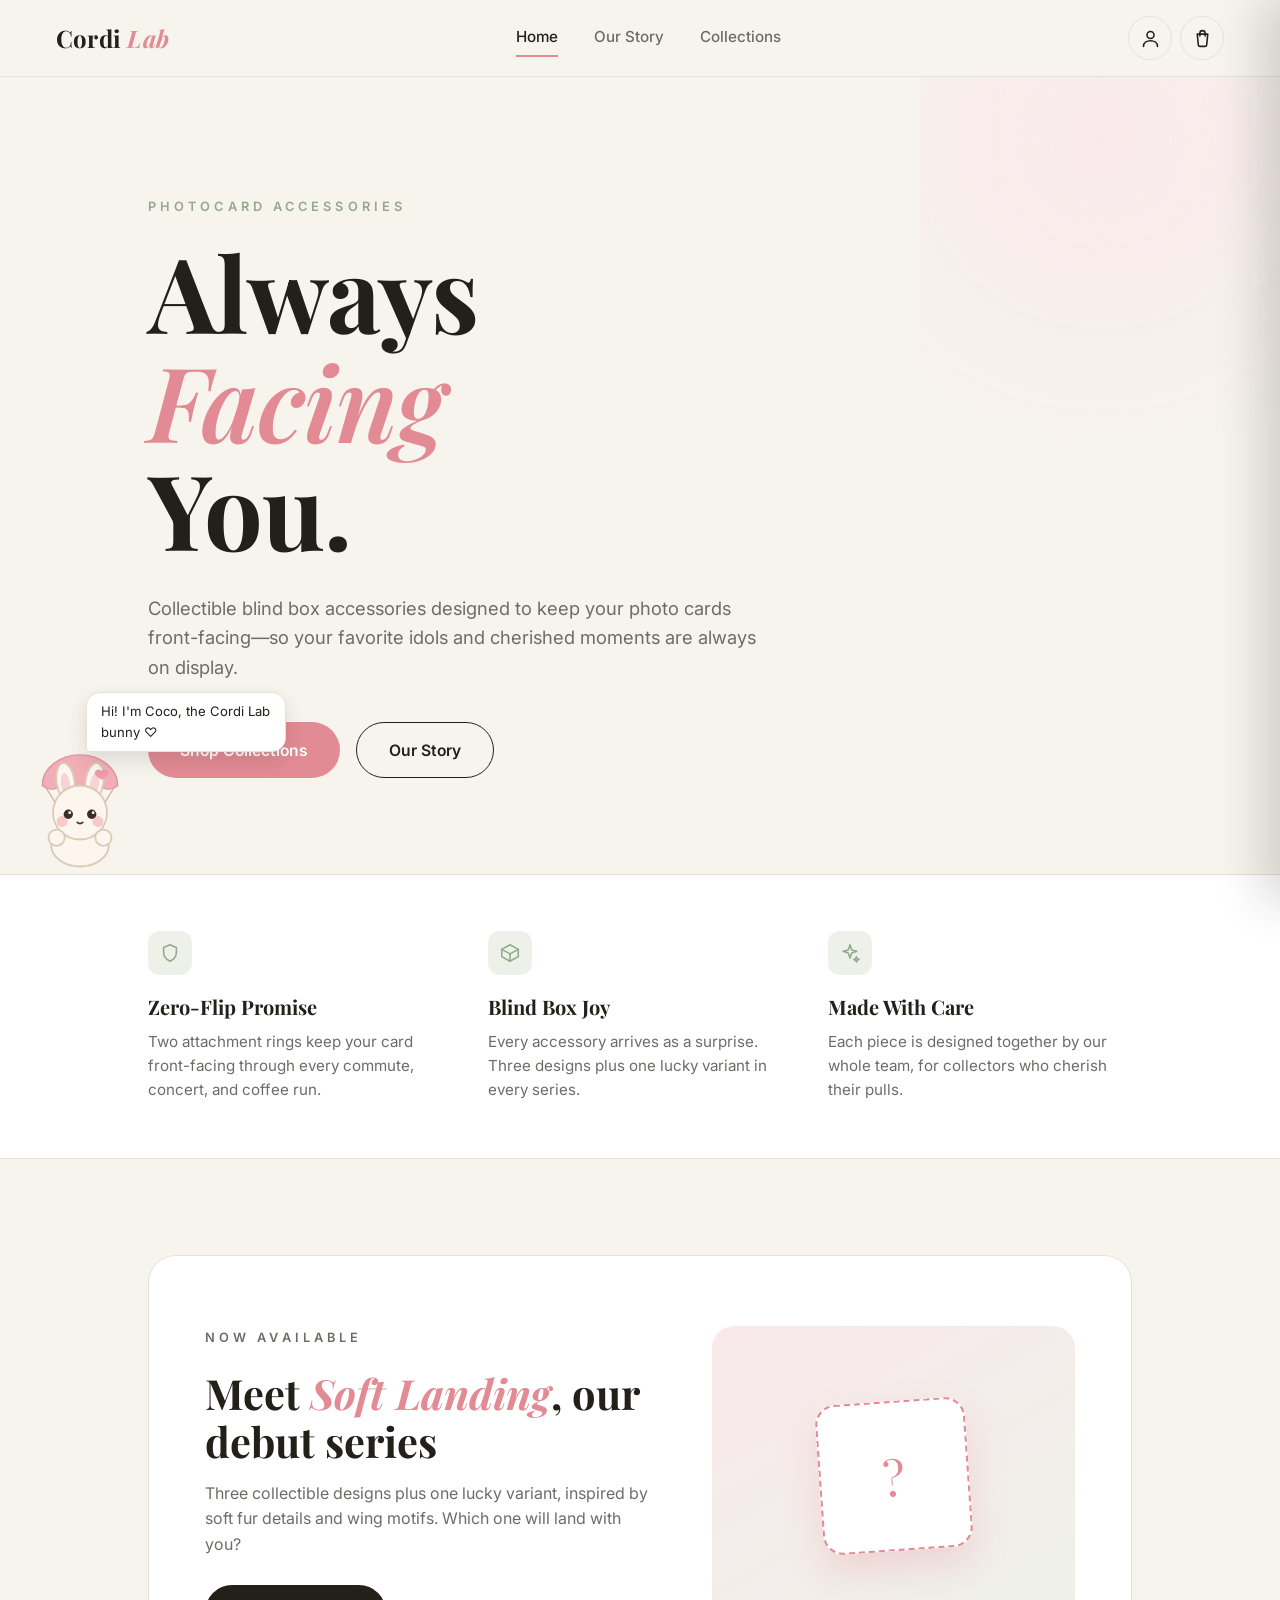
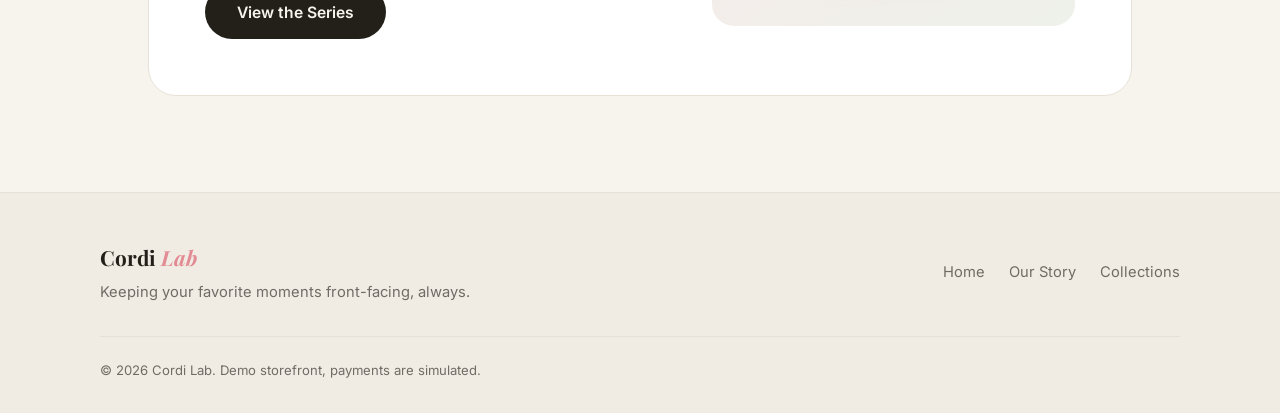
==== index.html @ b70cbdaa "Update live site: box photo on collections card Co-Authored-By: Claude Fable 5 <noreply@anthropic.co" ====
<!DOCTYPE html>
<html lang="en">
<head>
<meta charset="UTF-8">
<meta name="viewport" content="width=device-width, initial-scale=1.0">
<title>Cordi Lab — Photocard Accessories</title>
<meta name="description" content="Collectible blind box accessories designed to keep your photo cards front-facing.">
<link rel="preconnect" href="https://fonts.googleapis.com">
<link rel="preconnect" href="https://fonts.gstatic.com" crossorigin>
<link href="https://fonts.googleapis.com/css2?family=Playfair+Display:ital,wght@0,500;0,600;0,700;1,500;1,600&family=Inter:wght@400;500;600&display=swap" rel="stylesheet">
<link rel="stylesheet" href="styles.css?v=5">
<link rel="icon" href="img/favicon.svg" type="image/svg+xml">
<link rel="icon" href="img/favicon.png" type="image/png" sizes="64x64">
<link rel="apple-touch-icon" href="img/favicon-180.png">
</head>
<body>

<header class="site-header">
  <a class="brand" href="#/">Cordi <span>Lab</span></a>
  <nav class="site-nav" aria-label="Main navigation">
    <a href="#/" data-nav="home">Home</a>
    <a href="#/our-story" data-nav="our-story">Our Story</a>
    <a href="#/collections" data-nav="collections">Collections</a>
  </nav>
  <div class="header-icons">
  <a class="cart-button" id="account-button" href="#/account" aria-label="Your account">
    <svg viewBox="0 0 24 24" fill="none" stroke="currentColor" stroke-width="1.8" stroke-linecap="round" stroke-linejoin="round" aria-hidden="true">
      <circle cx="12" cy="8" r="4"/>
      <path d="M4 21c0-4 3.6-6.5 8-6.5s8 2.5 8 6.5"/>
    </svg>
  </a>
  <button class="cart-button" id="cart-button" aria-label="Open cart">
    <svg viewBox="0 0 24 24" fill="none" stroke="currentColor" stroke-width="1.8" stroke-linecap="round" stroke-linejoin="round" aria-hidden="true">
      <path d="M6 7h12l-1.2 12.2a2 2 0 0 1-2 1.8H9.2a2 2 0 0 1-2-1.8L6 7z"/>
      <path d="M9 9V6a3 3 0 0 1 6 0v3"/>
    </svg>
    <span class="cart-count" id="cart-count" hidden>0</span>
  </button>
  </div>
</header>

<main id="app" tabindex="-1"></main>

<footer class="site-footer">
  <div class="footer-inner">
    <div>
      <p class="footer-brand">Cordi <span>Lab</span></p>
      <p class="footer-tag">Keeping your favorite moments front-facing, always.</p>
    </div>
    <nav class="footer-nav" aria-label="Footer navigation">
      <a href="#/">Home</a>
      <a href="#/our-story">Our Story</a>
      <a href="#/collections">Collections</a>
    </nav>
  </div>
  <p class="footer-note">&copy; 2026 Cordi Lab. Demo storefront, payments are simulated.</p>
</footer>

<!-- Cart drawer -->
<div class="drawer-backdrop" id="drawer-backdrop" hidden></div>
<aside class="cart-drawer" id="cart-drawer" aria-label="Shopping cart" aria-hidden="true">
  <div class="cart-drawer-head">
    <h2>Your Cart</h2>
    <button class="icon-button" id="cart-close" aria-label="Close cart">&times;</button>
  </div>
  <div class="cart-items" id="cart-items"></div>
  <div class="cart-drawer-foot" id="cart-foot"></div>
</aside>

<!-- Mascot -->
<div class="mascot" id="mascot">
  <div class="coco-chat" id="coco-chat" role="dialog" aria-label="Chat with Coco" hidden>
    <div class="coco-chat-head">
      <span class="coco-chat-title">Coco <em>the Cordi bunny</em></span>
      <button class="icon-button" id="coco-chat-close" aria-label="Close chat">&times;</button>
    </div>
    <div class="coco-chat-messages" id="coco-chat-messages" aria-live="polite"></div>
    <div class="coco-chat-chips" id="coco-chat-chips"></div>
    <form class="coco-chat-inputrow" id="coco-chat-form">
      <input id="coco-chat-input" type="text" placeholder="Ask Coco anything…" autocomplete="off" maxlength="200">
      <button type="submit" class="coco-chat-send" aria-label="Send message">➤</button>
    </form>
  </div>
  <div class="mascot-bubble" id="mascot-bubble" hidden></div>
  <button class="mascot-stage" id="mascot-stage" aria-label="Chat with Coco, the Cordi Lab mascot"></button>
</div>

<div class="toast" id="toast" role="status" aria-live="polite" hidden></div>

<script src="app.js?v=5"></script>
</body>
</html>
---- styles.css ----
/* Cordi Lab storefront */

:root {
  --cream: #f7f4ee;
  --cream-deep: #f1ece3;
  --ink: #232019;
  --body: #6f6c66;
  --pink: #e28b94;
  --pink-deep: #d97883;
  --pink-soft: #f9e9ea;
  --sage: #93a98c;
  --sage-soft: #eef1ea;
  --card: #ffffff;
  --line: #e6e1d6;
  --radius: 18px;
  --serif: "Playfair Display", Georgia, "Times New Roman", serif;
  --sans: "Inter", -apple-system, BlinkMacSystemFont, "Segoe UI", Roboto, sans-serif;
}

* { box-sizing: border-box; margin: 0; padding: 0; }

html { scroll-behavior: smooth; }

body {
  font-family: var(--sans);
  background: var(--cream);
  color: var(--ink);
  line-height: 1.6;
  -webkit-font-smoothing: antialiased;
}

img, svg { max-width: 100%; display: block; }

a { color: inherit; }

button { font: inherit; cursor: pointer; }

main:focus { outline: none; }

/* ---------- Header ---------- */

.site-header {
  position: sticky;
  top: 0;
  z-index: 40;
  display: flex;
  align-items: center;
  justify-content: space-between;
  gap: 1.5rem;
  padding: 1rem clamp(1.25rem, 5vw, 3.5rem);
  background: rgba(247, 244, 238, 0.92);
  backdrop-filter: blur(8px);
  border-bottom: 1px solid var(--line);
}

.brand {
  font-family: var(--serif);
  font-weight: 700;
  font-size: 1.5rem;
  text-decoration: none;
  letter-spacing: 0.01em;
}
.brand span { color: var(--pink); font-style: italic; }

.site-nav { display: flex; gap: clamp(1rem, 3vw, 2.25rem); }

.site-nav a {
  text-decoration: none;
  font-size: 0.95rem;
  font-weight: 500;
  color: var(--body);
  padding: 0.35rem 0;
  border-bottom: 2px solid transparent;
  transition: color 0.2s, border-color 0.2s;
}
.site-nav a:hover { color: var(--ink); }
.site-nav a.active { color: var(--ink); border-bottom-color: var(--pink); }

.cart-button {
  position: relative;
  background: none;
  border: 1px solid var(--line);
  border-radius: 999px;
  width: 44px;
  height: 44px;
  display: grid;
  place-items: center;
  color: var(--ink);
  transition: background 0.2s, border-color 0.2s;
}
.cart-button:hover { background: var(--pink-soft); border-color: var(--pink); }
.cart-button svg { width: 21px; height: 21px; }

@media (max-width: 560px) {
  .site-header { padding: 0.75rem 1rem; gap: 0.75rem; }
  .brand { font-size: 1.2rem; white-space: nowrap; }
  .site-nav { gap: 0.85rem; }
  .site-nav a { font-size: 0.85rem; white-space: nowrap; }
  .cart-button { width: 38px; height: 38px; flex: none; }
}

.cart-count[hidden] { display: none; }

.cart-count {
  position: absolute;
  top: -5px;
  right: -5px;
  background: var(--pink);
  color: #fff;
  font-size: 0.7rem;
  font-weight: 600;
  min-width: 19px;
  height: 19px;
  border-radius: 999px;
  display: grid;
  place-items: center;
  padding: 0 5px;
}

/* ---------- Shared ---------- */

.page { animation: fade-up 0.45s ease both; }

@keyframes fade-up {
  from { opacity: 0; transform: translateY(14px); }
  to { opacity: 1; transform: none; }
}

.container {
  max-width: 1080px;
  margin: 0 auto;
  padding: 0 clamp(1.25rem, 5vw, 3rem);
}

.eyebrow {
  font-size: 0.8rem;
  font-weight: 600;
  letter-spacing: 0.32em;
  text-transform: uppercase;
  color: var(--sage);
  margin-bottom: 1.25rem;
}

.display {
  font-family: var(--serif);
  font-weight: 700;
  line-height: 1.04;
  letter-spacing: -0.01em;
}

.display .accent { color: var(--pink); font-style: italic; font-weight: 600; }

.lead { color: var(--body); font-size: 1.15rem; max-width: 34em; }

.btn {
  display: inline-flex;
  align-items: center;
  justify-content: center;
  gap: 0.5rem;
  border: none;
  border-radius: 999px;
  padding: 0.9rem 2rem;
  font-weight: 600;
  font-size: 0.98rem;
  text-decoration: none;
  transition: transform 0.15s, background 0.2s, box-shadow 0.2s;
}
.btn:active { transform: scale(0.97); }

.btn-primary { background: var(--ink); color: var(--cream); }
.btn-primary:hover { background: #3a362d; box-shadow: 0 8px 22px rgba(35, 32, 25, 0.22); }

.btn-pink { background: var(--pink); color: #fff; }
.btn-pink:hover { background: var(--pink-deep); box-shadow: 0 8px 22px rgba(226, 139, 148, 0.4); }

.btn-ghost { background: none; border: 1.5px solid var(--ink); color: var(--ink); }
.btn-ghost:hover { background: var(--ink); color: var(--cream); }

.btn-block { width: 100%; }

.btn[disabled] { opacity: 0.5; cursor: not-allowed; }

/* ---------- Home ---------- */

.hero {
  padding: clamp(4rem, 10vw, 7.5rem) 0 clamp(3.5rem, 8vw, 6rem);
  position: relative;
  overflow: hidden;
}

.hero .display { font-size: clamp(3.4rem, 10vw, 6.5rem); }
.hero .lead { margin-top: 2rem; }
.hero-cta { margin-top: 2.5rem; display: flex; gap: 1rem; flex-wrap: wrap; }

.hero-blob {
  position: absolute;
  right: -160px;
  top: -120px;
  width: 520px;
  height: 520px;
  background: radial-gradient(circle at 35% 35%, var(--pink-soft), transparent 68%);
  pointer-events: none;
}

.strip {
  background: var(--card);
  border-top: 1px solid var(--line);
  border-bottom: 1px solid var(--line);
  padding: 3.5rem 0;
}

.strip-grid {
  display: grid;
  grid-template-columns: repeat(auto-fit, minmax(230px, 1fr));
  gap: 2.25rem;
}

.strip-item h3 { font-family: var(--serif); font-size: 1.25rem; margin-bottom: 0.4rem; }
.strip-item p { color: var(--body); font-size: 0.95rem; }
.strip-item .strip-icon {
  width: 44px; height: 44px;
  border-radius: 12px;
  background: var(--sage-soft);
  color: var(--sage);
  display: grid;
  place-items: center;
  margin-bottom: 1rem;
}
.strip-icon svg { width: 22px; height: 22px; }

.feature-banner {
  padding: clamp(3.5rem, 8vw, 6rem) 0;
}

.feature-card {
  display: grid;
  grid-template-columns: 1.1fr 0.9fr;
  gap: clamp(2rem, 5vw, 4rem);
  align-items: center;
  background: var(--card);
  border: 1px solid var(--line);
  border-radius: 28px;
  padding: clamp(2rem, 5vw, 3.5rem);
}

.feature-card h2 { font-family: var(--serif); font-size: clamp(1.9rem, 4vw, 2.6rem); line-height: 1.15; }
.feature-card h2 .accent { color: var(--pink); font-style: italic; }
.feature-card p { color: var(--body); margin-top: 1rem; }
.feature-card .btn { margin-top: 1.75rem; }

.feature-visual {
  background: linear-gradient(150deg, var(--pink-soft), var(--sage-soft));
  border-radius: 22px;
  min-height: 300px;
  display: grid;
  place-items: center;
  position: relative;
  overflow: hidden;
}

.mystery-box {
  width: 150px;
  height: 150px;
  background: #fff;
  border: 2px dashed var(--pink);
  border-radius: 20px;
  display: grid;
  place-items: center;
  font-family: var(--serif);
  font-size: 3rem;
  color: var(--pink);
  transform: rotate(-4deg);
  box-shadow: 0 18px 34px rgba(226, 139, 148, 0.25);
}

@media (max-width: 780px) {
  .feature-card { grid-template-columns: 1fr; }
}

/* ---------- Our Story ---------- */

.story-hero { padding: clamp(4rem, 9vw, 6.5rem) 0 clamp(2.5rem, 6vw, 4rem); }
.story-hero .display { font-size: clamp(2.6rem, 7vw, 4.5rem); max-width: 12em; }

.story-body { padding-bottom: clamp(3rem, 7vw, 5rem); }
.story-body p {
  color: var(--body);
  font-size: 1.12rem;
  max-width: 42em;
  margin-bottom: 1.6rem;
}

.difference {
  background: var(--card);
  border-top: 1px solid var(--line);
  padding: clamp(3.5rem, 8vw, 6rem) 0;
}
.difference .display { font-size: clamp(2.6rem, 7vw, 4.2rem); margin-bottom: clamp(2.5rem, 6vw, 4rem); }

.feature-list { display: grid; gap: clamp(2.25rem, 5vw, 3.5rem); max-width: 820px; }

.feature-row { display: grid; grid-template-columns: 72px 1fr; gap: 1.75rem; align-items: start; }

.feature-icon {
  width: 72px;
  height: 72px;
  border-radius: 20px;
  background: var(--sage-soft);
  color: var(--sage);
  display: grid;
  place-items: center;
}
.feature-icon svg { width: 30px; height: 30px; }

.feature-row h3 { font-family: var(--serif); font-size: 1.6rem; margin-bottom: 0.6rem; }
.feature-row p { color: var(--body); font-size: 1.08rem; max-width: 38em; }

@media (max-width: 560px) {
  .feature-row { grid-template-columns: 56px 1fr; gap: 1.1rem; }
  .feature-icon { width: 56px; height: 56px; border-radius: 16px; }
}

/* ---------- Collections ---------- */

.collections-hero { padding: clamp(4rem, 9vw, 6rem) 0 clamp(2rem, 5vw, 3rem); }
.collections-hero .display { font-size: clamp(2.6rem, 7vw, 4.2rem); }

.series-grid {
  display: grid;
  grid-template-columns: repeat(auto-fill, minmax(300px, 1fr));
  gap: 2rem;
  padding-bottom: clamp(3.5rem, 8vw, 6rem);
}

.series-card {
  background: var(--card);
  border: 1px solid var(--line);
  border-radius: var(--radius);
  overflow: hidden;
  text-decoration: none;
  transition: transform 0.2s, box-shadow 0.2s;
  display: block;
}
.series-card:hover { transform: translateY(-5px); box-shadow: 0 18px 36px rgba(35, 32, 25, 0.1); }

.series-cover {
  aspect-ratio: 4 / 3;
  background: #fff;
  display: grid;
  place-items: center;
  position: relative;
}

.series-cover img {
  width: 100%;
  height: 100%;
  object-fit: contain;
  padding: 0.75rem;
}

.series-cover .wing-mark { font-family: var(--serif); font-size: 2.4rem; color: var(--pink); font-style: italic; }

.series-badge {
  position: absolute;
  top: 14px;
  left: 14px;
  background: #fff;
  color: var(--sage);
  font-size: 0.72rem;
  font-weight: 600;
  letter-spacing: 0.16em;
  text-transform: uppercase;
  border-radius: 999px;
  padding: 0.35rem 0.85rem;
}

.series-info { padding: 1.4rem 1.5rem 1.6rem; }
.series-info h3 { font-family: var(--serif); font-size: 1.5rem; }
.series-info p { color: var(--body); font-size: 0.95rem; margin-top: 0.35rem; }
.series-info .series-cta { margin-top: 0.9rem; color: var(--pink-deep); font-weight: 600; font-size: 0.92rem; }

/* ---------- Product ---------- */

.product-page { padding: clamp(2.5rem, 6vw, 4rem) 0 clamp(3.5rem, 8vw, 6rem); }

.breadcrumb { font-size: 0.88rem; color: var(--body); margin-bottom: 2rem; }
.breadcrumb a { color: var(--body); text-decoration: none; }
.breadcrumb a:hover { color: var(--ink); }

.product-layout {
  display: grid;
  grid-template-columns: 1.05fr 0.95fr;
  gap: clamp(2rem, 5vw, 4rem);
  align-items: start;
}

@media (max-width: 860px) {
  .product-layout { grid-template-columns: 1fr; }
}

.product-layout > * { min-width: 0; }

.gallery { position: relative; }

.gallery-track {
  display: flex;
  align-items: flex-start;
  gap: 1rem;
  overflow-x: auto;
  scroll-snap-type: x mandatory;
  scrollbar-width: none;
  border-radius: 22px;
}
.gallery-track::-webkit-scrollbar { display: none; }

.gallery-slide {
  flex: 0 0 100%;
  scroll-snap-align: start;
  aspect-ratio: 4 / 5;
  border-radius: 22px;
  background: #fff;
  border: 1px solid var(--line);
  display: grid;
  place-items: center;
  overflow: hidden;
}

.gallery-slide img {
  width: 100%;
  height: 100%;
  object-fit: contain;
  padding: 1rem;
}

.gallery-note {
  text-align: center;
  color: var(--body);
  font-size: 0.82rem;
  margin-top: 0.6rem;
}

.gallery-empty { text-align: center; color: var(--body); padding: 1rem; }
.gallery-empty .sparkle { font-size: 2rem; display: block; margin-bottom: 0.6rem; color: var(--pink); }
.gallery-empty strong { display: block; font-family: var(--serif); font-size: 1.15rem; color: var(--ink); margin-bottom: 0.25rem; }
.gallery-empty span { font-size: 0.9rem; }

.gallery-nav {
  position: absolute;
  top: 50%;
  transform: translateY(-50%);
  width: 42px;
  height: 42px;
  border-radius: 999px;
  border: 1px solid var(--line);
  background: rgba(255, 255, 255, 0.95);
  display: grid;
  place-items: center;
  font-size: 1.1rem;
  color: var(--ink);
  transition: background 0.2s;
}
.gallery-nav:hover { background: var(--pink-soft); }
.gallery-nav.prev { left: 12px; }
.gallery-nav.next { right: 12px; }

.gallery-dots { display: flex; justify-content: center; gap: 0.5rem; margin-top: 1rem; }
.gallery-dots button {
  width: 8px; height: 8px;
  border-radius: 999px;
  border: none;
  background: var(--line);
  padding: 0;
  transition: background 0.2s, transform 0.2s;
}
.gallery-dots button.active { background: var(--pink); transform: scale(1.3); }

.product-info .eyebrow { margin-bottom: 0.9rem; }
.product-info h1 { font-family: var(--serif); font-size: clamp(2.2rem, 5vw, 3.2rem); line-height: 1.08; }
.product-info h1 .accent { color: var(--pink); font-style: italic; }
.product-tagline { color: var(--body); margin-top: 0.9rem; font-size: 1.05rem; }

.option-group { margin-top: 2rem; }
.option-group > span { font-size: 0.82rem; font-weight: 600; letter-spacing: 0.14em; text-transform: uppercase; color: var(--body); }

.option-cards { display: grid; gap: 0.9rem; margin-top: 0.9rem; }

.option-card {
  display: flex;
  align-items: center;
  justify-content: space-between;
  gap: 1rem;
  width: 100%;
  text-align: left;
  background: var(--card);
  border: 2px solid var(--line);
  border-radius: 16px;
  padding: 1.1rem 1.3rem;
  transition: border-color 0.2s, background 0.2s;
}
.option-card:hover { border-color: var(--pink); }
.option-card.selected { border-color: var(--pink); background: var(--pink-soft); }

.option-card .opt-name { font-weight: 600; }
.option-card .opt-sub { display: block; color: var(--body); font-size: 0.88rem; font-weight: 400; margin-top: 2px; }
.option-card .opt-price { font-family: var(--serif); font-size: 1.3rem; white-space: nowrap; }
.option-card .opt-save { display: block; text-align: right; color: var(--pink-deep); font-size: 0.78rem; font-weight: 600; }

.qty-row { display: flex; align-items: center; gap: 1.25rem; margin-top: 1.75rem; flex-wrap: wrap; }

.qty-stepper {
  display: inline-flex;
  align-items: center;
  border: 1px solid var(--line);
  border-radius: 999px;
  background: var(--card);
}
.qty-stepper button {
  width: 42px; height: 46px;
  border: none;
  background: none;
  font-size: 1.2rem;
  color: var(--ink);
}
.qty-stepper span { min-width: 34px; text-align: center; font-weight: 600; }

.qty-row .btn { flex: 1; min-width: 220px; }

.product-desc { margin-top: 2.5rem; border-top: 1px solid var(--line); padding-top: 1.75rem; }
.product-desc h2 { font-family: var(--serif); font-size: 1.35rem; margin-bottom: 0.75rem; }
.product-desc p { color: var(--body); font-size: 1.02rem; }

/* ---------- Cart drawer ---------- */

.drawer-backdrop {
  position: fixed;
  inset: 0;
  background: rgba(35, 32, 25, 0.35);
  z-index: 60;
  animation: fade-in 0.2s ease;
}

@keyframes fade-in { from { opacity: 0; } to { opacity: 1; } }

.cart-drawer {
  position: fixed;
  top: 0;
  right: 0;
  bottom: 0;
  width: min(420px, 100vw);
  background: var(--cream);
  z-index: 70;
  display: flex;
  flex-direction: column;
  box-shadow: -18px 0 44px rgba(35, 32, 25, 0.18);
  transform: translateX(100%);
  transition: transform 0.28s ease;
}
.cart-drawer.open { transform: none; }

.cart-drawer-head {
  display: flex;
  align-items: center;
  justify-content: space-between;
  padding: 1.4rem 1.6rem;
  border-bottom: 1px solid var(--line);
}
.cart-drawer-head h2 { font-family: var(--serif); font-size: 1.5rem; }

.icon-button {
  background: none;
  border: none;
  font-size: 1.7rem;
  line-height: 1;
  color: var(--body);
  padding: 0.25rem;
}
.icon-button:hover { color: var(--ink); }

.cart-items { flex: 1; overflow-y: auto; padding: 1.25rem 1.6rem; }

.cart-empty { text-align: center; color: var(--body); padding: 3rem 1rem; }
.cart-empty .big { font-size: 2.2rem; display: block; margin-bottom: 0.75rem; }

.cart-line {
  display: grid;
  grid-template-columns: 62px 1fr auto;
  gap: 1rem;
  align-items: center;
  padding: 1rem 0;
  border-bottom: 1px solid var(--line);
}

.cart-thumb {
  width: 62px; height: 62px;
  border-radius: 14px;
  background: linear-gradient(150deg, var(--pink-soft), var(--sage-soft));
  display: grid;
  place-items: center;
  font-family: var(--serif);
  color: var(--pink);
  font-size: 1.3rem;
  font-style: italic;
}

.cart-line h4 { font-size: 0.98rem; }
.cart-line .cart-line-sub { color: var(--body); font-size: 0.85rem; }

.cart-line-qty { display: inline-flex; align-items: center; gap: 0.4rem; margin-top: 0.45rem; }
.cart-line-qty button {
  width: 26px; height: 26px;
  border-radius: 8px;
  border: 1px solid var(--line);
  background: var(--card);
  font-size: 0.95rem;
  line-height: 1;
}
.cart-line-qty button:hover { border-color: var(--pink); }
.cart-line-qty span { min-width: 22px; text-align: center; font-size: 0.92rem; font-weight: 600; }

.cart-line-right { text-align: right; }
.cart-line-right .price { font-weight: 600; }
.cart-line-remove {
  background: none;
  border: none;
  color: var(--body);
  font-size: 0.8rem;
  text-decoration: underline;
  margin-top: 0.5rem;
}
.cart-line-remove:hover { color: var(--pink-deep); }

.cart-drawer-foot { border-top: 1px solid var(--line); padding: 1.4rem 1.6rem; background: var(--card); }
.cart-subtotal { display: flex; justify-content: space-between; font-weight: 600; margin-bottom: 0.35rem; }
.cart-shipnote { color: var(--body); font-size: 0.85rem; margin-bottom: 1.1rem; }

/* ---------- Checkout ---------- */

.checkout-page { padding: clamp(2.5rem, 6vw, 4rem) 0 clamp(3.5rem, 8vw, 6rem); }
.checkout-page > .container > .display { font-size: clamp(2.2rem, 5vw, 3.2rem); margin-bottom: 0.75rem; }
.checkout-sub { color: var(--body); margin-bottom: 2.5rem; }

.checkout-layout {
  display: grid;
  grid-template-columns: 1.15fr 0.85fr;
  gap: clamp(2rem, 5vw, 3.5rem);
  align-items: start;
}
@media (max-width: 860px) {
  .checkout-layout { grid-template-columns: 1fr; }
  .order-summary { order: -1; }
}

.checkout-form fieldset {
  border: 1px solid var(--line);
  border-radius: var(--radius);
  background: var(--card);
  padding: 1.6rem;
  margin-bottom: 1.5rem;
}

.checkout-form legend {
  font-family: var(--serif);
  font-size: 1.25rem;
  font-weight: 600;
  padding: 0 0.6rem;
}

.field { margin-bottom: 1.1rem; }
.field label { display: block; font-size: 0.86rem; font-weight: 600; margin-bottom: 0.4rem; }
.field input {
  width: 100%;
  border: 1.5px solid var(--line);
  border-radius: 12px;
  padding: 0.8rem 1rem;
  font: inherit;
  background: var(--cream);
  transition: border-color 0.2s, box-shadow 0.2s;
}
.field input:focus {
  outline: none;
  border-color: var(--pink);
  box-shadow: 0 0 0 3px rgba(226, 139, 148, 0.2);
}
.field input.invalid { border-color: #d0564f; }
.field .error { color: #c04640; font-size: 0.8rem; margin-top: 0.35rem; display: none; }
.field.show-error .error { display: block; }

.field-row { display: grid; grid-template-columns: 1fr 1fr; gap: 1rem; }
@media (max-width: 480px) { .field-row { grid-template-columns: 1fr; } }

.card-input-wrap { position: relative; }
.card-input-wrap .card-brand {
  position: absolute;
  right: 12px;
  top: 50%;
  transform: translateY(-50%);
  font-size: 0.78rem;
  font-weight: 600;
  color: var(--sage);
  letter-spacing: 0.06em;
}

.secure-note {
  display: flex;
  align-items: center;
  gap: 0.5rem;
  color: var(--body);
  font-size: 0.85rem;
  margin: 0.75rem 0 1.5rem;
}
.secure-note svg { width: 15px; height: 15px; color: var(--sage); flex: none; }

.order-summary {
  background: var(--card);
  border: 1px solid var(--line);
  border-radius: var(--radius);
  padding: 1.6rem;
  position: sticky;
  top: 96px;
}
.order-summary h2 { font-family: var(--serif); font-size: 1.35rem; margin-bottom: 1.2rem; }

.summary-line { display: flex; justify-content: space-between; gap: 1rem; padding: 0.5rem 0; font-size: 0.95rem; }
.summary-line .muted { color: var(--body); }
.summary-total {
  display: flex;
  justify-content: space-between;
  border-top: 1px solid var(--line);
  margin-top: 0.75rem;
  padding-top: 1rem;
  font-weight: 600;
  font-size: 1.1rem;
}

/* ---------- Confirmation ---------- */

.confirm-page { padding: clamp(4rem, 10vw, 7rem) 0; text-align: center; }
.confirm-page .display { font-size: clamp(2.4rem, 6vw, 3.8rem); }
.confirm-page .lead { margin: 1.5rem auto 0; }
.order-number {
  display: inline-block;
  margin-top: 1.75rem;
  background: var(--card);
  border: 1px dashed var(--pink);
  border-radius: 12px;
  padding: 0.7rem 1.4rem;
  font-weight: 600;
  letter-spacing: 0.04em;
}
.confirm-page .btn { margin-top: 2.25rem; }

/* ---------- Footer ---------- */

.site-footer {
  border-top: 1px solid var(--line);
  background: var(--cream-deep);
  padding: 3rem clamp(1.25rem, 5vw, 3.5rem) 2rem;
}
.footer-inner {
  display: flex;
  justify-content: space-between;
  gap: 2rem;
  flex-wrap: wrap;
  max-width: 1080px;
  margin: 0 auto;
}
.footer-brand { font-family: var(--serif); font-weight: 700; font-size: 1.3rem; }
.footer-brand span { color: var(--pink); font-style: italic; }
.footer-tag { color: var(--body); font-size: 0.92rem; margin-top: 0.4rem; }
.footer-nav { display: flex; gap: 1.5rem; align-items: center; }
.footer-nav a { color: var(--body); text-decoration: none; font-size: 0.92rem; }
.footer-nav a:hover { color: var(--ink); }
.footer-note {
  max-width: 1080px;
  margin: 2rem auto 0;
  color: var(--body);
  font-size: 0.82rem;
  border-top: 1px solid var(--line);
  padding-top: 1.4rem;
}

/* ---------- Mascot ---------- */

.mascot {
  position: fixed;
  left: clamp(0.75rem, 2vw, 1.75rem);
  bottom: clamp(0.75rem, 2vw, 1.5rem);
  z-index: 50;
  pointer-events: none;
  display: flex;
  flex-direction: column;
  align-items: flex-start;
  gap: 0.4rem;
}

.mascot-stage {
  width: 108px;
  height: 118px;
  pointer-events: auto;
  cursor: pointer;
  background: none;
  border: none;
  padding: 0;
}
.mascot-stage svg { width: 100%; height: 100%; overflow: visible; }
.mascot-stage:focus-visible { outline: 3px solid var(--pink); outline-offset: 4px; border-radius: 50%; }

/* ---------- Coco chat ---------- */

.coco-chat {
  pointer-events: auto;
  width: min(320px, calc(100vw - 2rem));
  background: var(--card);
  border: 1px solid var(--line);
  border-radius: 18px;
  box-shadow: 0 18px 44px rgba(35, 32, 25, 0.18);
  overflow: hidden;
  display: flex;
  flex-direction: column;
  animation: bubble-pop 0.25s ease both;
}
.coco-chat[hidden] { display: none; }

.coco-chat-head {
  display: flex;
  align-items: center;
  justify-content: space-between;
  padding: 0.8rem 1rem;
  background: var(--pink-soft);
  border-bottom: 1px solid var(--line);
}
.coco-chat-title { font-family: var(--serif); font-weight: 700; font-size: 1.05rem; }
.coco-chat-title em { font-family: var(--sans); font-style: normal; font-weight: 400; color: var(--body); font-size: 0.78rem; margin-left: 0.35rem; }

.coco-chat-messages {
  max-height: 250px;
  overflow-y: auto;
  padding: 0.9rem;
  display: flex;
  flex-direction: column;
  gap: 0.55rem;
}

.chat-msg {
  max-width: 85%;
  padding: 0.55rem 0.85rem;
  border-radius: 14px;
  font-size: 0.88rem;
  line-height: 1.45;
}
.chat-msg.coco {
  background: var(--cream);
  border: 1px solid var(--line);
  border-bottom-left-radius: 4px;
  align-self: flex-start;
}
.chat-msg.user {
  background: var(--pink);
  color: #fff;
  border-bottom-right-radius: 4px;
  align-self: flex-end;
}
.chat-msg.typing { color: var(--body); font-style: italic; }

.coco-chat-chips {
  display: flex;
  flex-wrap: wrap;
  gap: 0.4rem;
  padding: 0 0.9rem 0.6rem;
}
.coco-chat-chips button {
  border: 1px solid var(--line);
  background: var(--cream);
  border-radius: 999px;
  padding: 0.3rem 0.75rem;
  font-size: 0.78rem;
  color: var(--ink);
  transition: border-color 0.2s, background 0.2s;
}
.coco-chat-chips button:hover { border-color: var(--pink); background: var(--pink-soft); }

.coco-chat-inputrow {
  display: flex;
  gap: 0.5rem;
  padding: 0.7rem 0.9rem;
  border-top: 1px solid var(--line);
}
.coco-chat-inputrow input {
  flex: 1;
  border: 1.5px solid var(--line);
  border-radius: 999px;
  padding: 0.5rem 0.95rem;
  font: inherit;
  font-size: 0.88rem;
  background: var(--cream);
  min-width: 0;
}
.coco-chat-inputrow input:focus { outline: none; border-color: var(--pink); }
.coco-chat-send {
  border: none;
  background: var(--pink);
  color: #fff;
  width: 38px;
  height: 38px;
  border-radius: 999px;
  font-size: 0.9rem;
  flex: none;
  transition: background 0.2s;
}
.coco-chat-send:hover { background: var(--pink-deep); }

.mascot-bubble {
  background: #fff;
  border: 1px solid var(--line);
  border-radius: 14px 14px 14px 4px;
  padding: 0.5rem 0.85rem;
  font-size: 0.82rem;
  color: var(--ink);
  box-shadow: 0 8px 20px rgba(35, 32, 25, 0.12);
  max-width: 200px;
  margin-left: 60px;
  animation: bubble-pop 0.3s ease both;
}

@keyframes bubble-pop {
  from { opacity: 0; transform: translateY(6px) scale(0.9); }
  to { opacity: 1; transform: none; }
}

.mascot-stage .pose { animation: mascot-bob 3.2s ease-in-out infinite; transform-origin: 60px 100px; }
.mascot-stage .pose.hop { animation: mascot-hop 0.55s ease; }

@keyframes mascot-bob {
  0%, 100% { transform: translateY(0); }
  50% { transform: translateY(-4px); }
}

@keyframes mascot-hop {
  0% { transform: translateY(0) scale(1, 1); }
  30% { transform: translateY(-16px) scale(0.98, 1.04); }
  60% { transform: translateY(0) scale(1.04, 0.94); }
  100% { transform: translateY(0) scale(1, 1); }
}

@media (max-width: 640px) {
  .mascot-stage { width: 78px; height: 86px; }
  .mascot-bubble { margin-left: 40px; font-size: 0.76rem; }
}

@media (prefers-reduced-motion: reduce) {
  .mascot-stage .pose { animation: none; }
  html { scroll-behavior: auto; }
}

/* ---------- Toast ---------- */

.toast {
  position: fixed;
  bottom: 1.5rem;
  left: 50%;
  transform: translateX(-50%);
  background: var(--ink);
  color: var(--cream);
  border-radius: 999px;
  padding: 0.75rem 1.5rem;
  font-size: 0.92rem;
  z-index: 90;
  box-shadow: 0 12px 30px rgba(35, 32, 25, 0.3);
  animation: bubble-pop 0.25s ease both;
}


/* ---------- Account & Coco Points ---------- */

.header-icons { display: flex; gap: 0.5rem; align-items: center; }

#account-button { text-decoration: none; position: relative; }
#account-button.on::after {
  content: "";
  position: absolute;
  top: 2px; right: 2px;
  width: 9px; height: 9px;
  border-radius: 50%;
  background: var(--pink);
}

.account-page { padding: clamp(3rem, 7vw, 5rem) 0 clamp(3.5rem, 8vw, 6rem); }
.account-page .display { font-size: clamp(2.4rem, 6vw, 3.6rem); }

.auth-card {
  max-width: 430px;
  background: var(--card);
  border: 1px solid var(--line);
  border-radius: var(--radius);
  padding: 1.75rem;
  margin-top: 2rem;
}

.auth-tabs { display: grid; grid-template-columns: 1fr 1fr; gap: 0.5rem; margin-bottom: 1.4rem; }
.auth-tabs button {
  border: 1.5px solid var(--line);
  background: var(--cream);
  border-radius: 10px;
  padding: 0.6rem;
  font-weight: 600;
  color: var(--body);
}
.auth-tabs button.active { border-color: var(--pink); color: var(--ink); background: var(--pink-soft); }

.auth-error { color: #c04640; font-size: 0.88rem; margin-bottom: 0.9rem; }
.auth-note { color: var(--body); font-size: 0.8rem; margin-top: 1rem; line-height: 1.5; }

.points-card {
  display: flex;
  align-items: center;
  gap: 2rem;
  flex-wrap: wrap;
  background: var(--card);
  border: 1px solid var(--line);
  border-radius: var(--radius);
  padding: 1.6rem 2rem;
  margin-top: 2rem;
  max-width: 560px;
}
.points-big { font-family: var(--serif); font-size: 3rem; font-weight: 700; color: var(--pink-deep); line-height: 1; }
.points-label { font-size: 0.8rem; letter-spacing: 0.18em; text-transform: uppercase; color: var(--sage); margin-top: 0.3rem; }
.points-worth { color: var(--body); max-width: 240px; }

.account-columns {
  display: grid;
  grid-template-columns: repeat(auto-fit, minmax(260px, 1fr));
  gap: 2rem;
  margin-top: 2.5rem;
  max-width: 760px;
}
.account-h2 { font-family: var(--serif); font-size: 1.3rem; margin-bottom: 0.8rem; }
.points-rules { list-style: none; color: var(--body); display: grid; gap: 0.5rem; }
.points-rules li::before { content: "♡ "; color: var(--pink); }

.points-history { list-style: none; display: grid; gap: 0.55rem; }
.points-history li {
  display: grid;
  grid-template-columns: 1fr auto auto;
  gap: 1rem;
  font-size: 0.92rem;
  color: var(--body);
  border-bottom: 1px solid var(--line);
  padding-bottom: 0.5rem;
}
.points-history .gain { color: var(--sage); font-weight: 600; }
.points-history .spend { color: var(--pink-deep); font-weight: 600; }
.points-history .muted { color: var(--body); opacity: 0.7; }

.muted-note { color: var(--body); font-size: 0.92rem; }

.points-redeem {
  display: flex;
  align-items: center;
  gap: 0.6rem;
  background: var(--pink-soft);
  border: 1px solid var(--pink);
  border-radius: 12px;
  padding: 0.8rem 1rem;
  font-size: 0.92rem;
  margin-bottom: 1rem;
  cursor: pointer;
}
.points-redeem input { width: 17px; height: 17px; accent-color: var(--pink-deep); }

.points-nudge { color: var(--body); font-size: 0.88rem; margin-bottom: 1rem; }
.points-nudge a { color: var(--pink-deep); }

.points-earned { margin-top: 1rem; color: var(--body); }
.points-earned a { color: var(--pink-deep); }
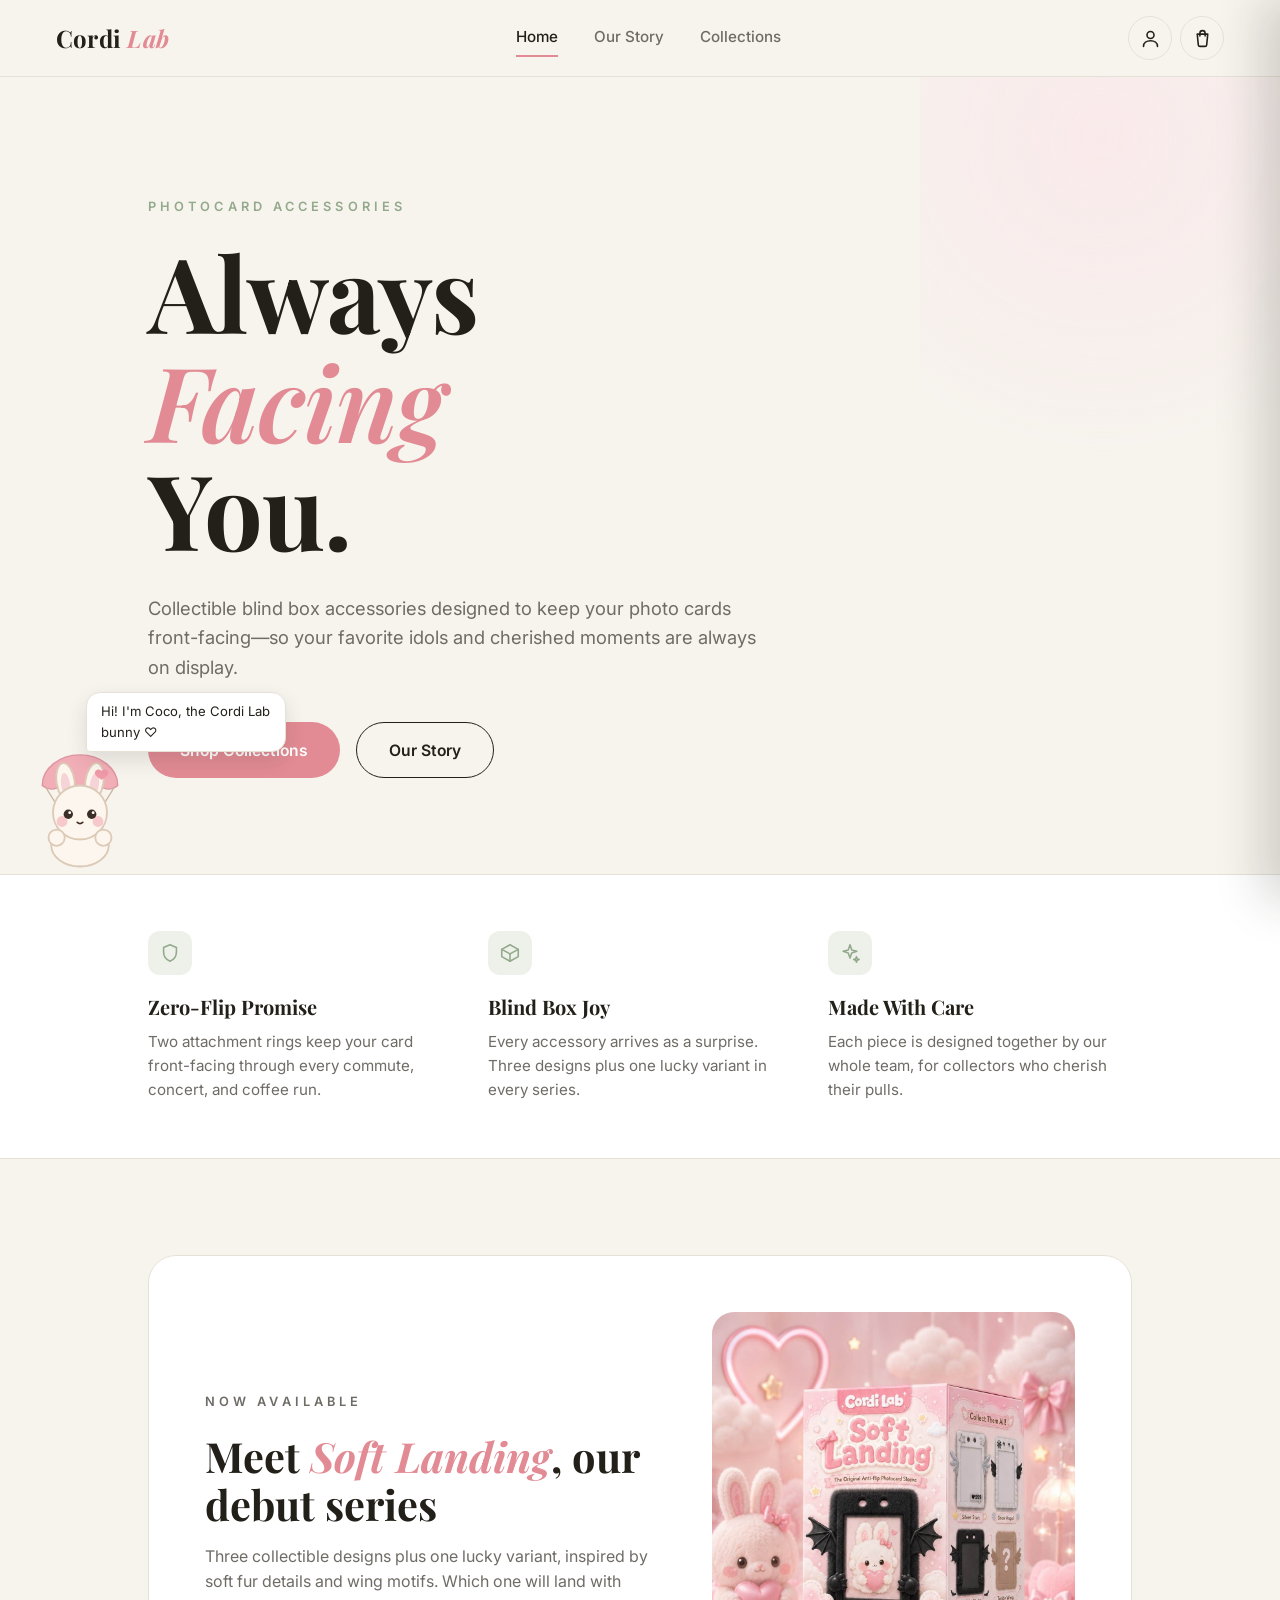
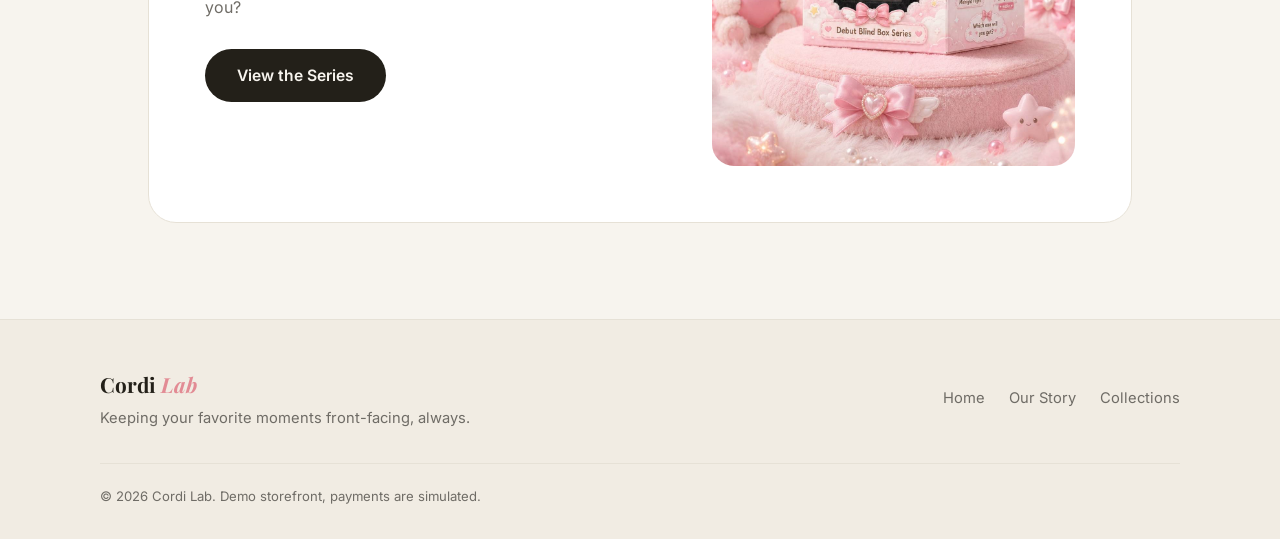
==== commit 1bcd170a: "Live site: debut-series card image Co-Authored-By: Claude Fable 5 <noreply@anthropic.com>" ====
--- a/index.html
+++ b/index.html
@@ -8,7 +8,7 @@
 <link rel="preconnect" href="https://fonts.googleapis.com">
 <link rel="preconnect" href="https://fonts.gstatic.com" crossorigin>
 <link href="https://fonts.googleapis.com/css2?family=Playfair+Display:ital,wght@0,500;0,600;0,700;1,500;1,600&family=Inter:wght@400;500;600&display=swap" rel="stylesheet">
-<link rel="stylesheet" href="styles.css?v=5">
+<link rel="stylesheet" href="styles.css?v=12">
 <link rel="icon" href="img/favicon.svg" type="image/svg+xml">
 <link rel="icon" href="img/favicon.png" type="image/png" sizes="64x64">
 <link rel="apple-touch-icon" href="img/favicon-180.png">
@@ -87,6 +87,6 @@
 
 <div class="toast" id="toast" role="status" aria-live="polite" hidden></div>
 
-<script src="app.js?v=5"></script>
+<script src="app.js?v=12"></script>
 </body>
 </html>
--- a/styles.css
+++ b/styles.css
@@ -258,19 +258,13 @@
   overflow: hidden;
 }
 
-.mystery-box {
-  width: 150px;
-  height: 150px;
-  background: #fff;
-  border: 2px dashed var(--pink);
-  border-radius: 20px;
-  display: grid;
-  place-items: center;
-  font-family: var(--serif);
-  font-size: 3rem;
-  color: var(--pink);
-  transform: rotate(-4deg);
-  box-shadow: 0 18px 34px rgba(226, 139, 148, 0.25);
+.feature-img {
+  width: 100%;
+  height: 100%;
+  min-height: 300px;
+  object-fit: cover;
+  object-position: center;
+  display: block;
 }
 
 @media (max-width: 780px) {
@@ -1072,3 +1066,18 @@
 
 .points-earned { margin-top: 1rem; color: var(--body); }
 .points-earned a { color: var(--pink-deep); }
+
+
+/* ---------- Stripe handoff ---------- */
+
+.stripe-pay { margin-bottom: 1.2rem; display: grid; gap: 0.6rem; }
+.stripe-note { color: var(--body); font-size: 0.82rem; line-height: 1.5; }
+.stripe-note b { color: var(--pink-deep); }
+.preorder-steps { margin: 0; padding-left: 1.2rem; display: grid; gap: 0.6rem; color: var(--body); font-size: 0.9rem; line-height: 1.5; }
+.preorder-steps li { padding-left: 0.3rem; }
+.preorder-steps li::marker { color: var(--pink-deep); font-weight: 700; }
+.or-divider {
+  display: flex; align-items: center; gap: 0.8rem;
+  color: var(--body); font-size: 0.8rem; margin-top: 0.4rem;
+}
+.or-divider::before, .or-divider::after { content: ""; flex: 1; border-top: 1px solid var(--line); }
